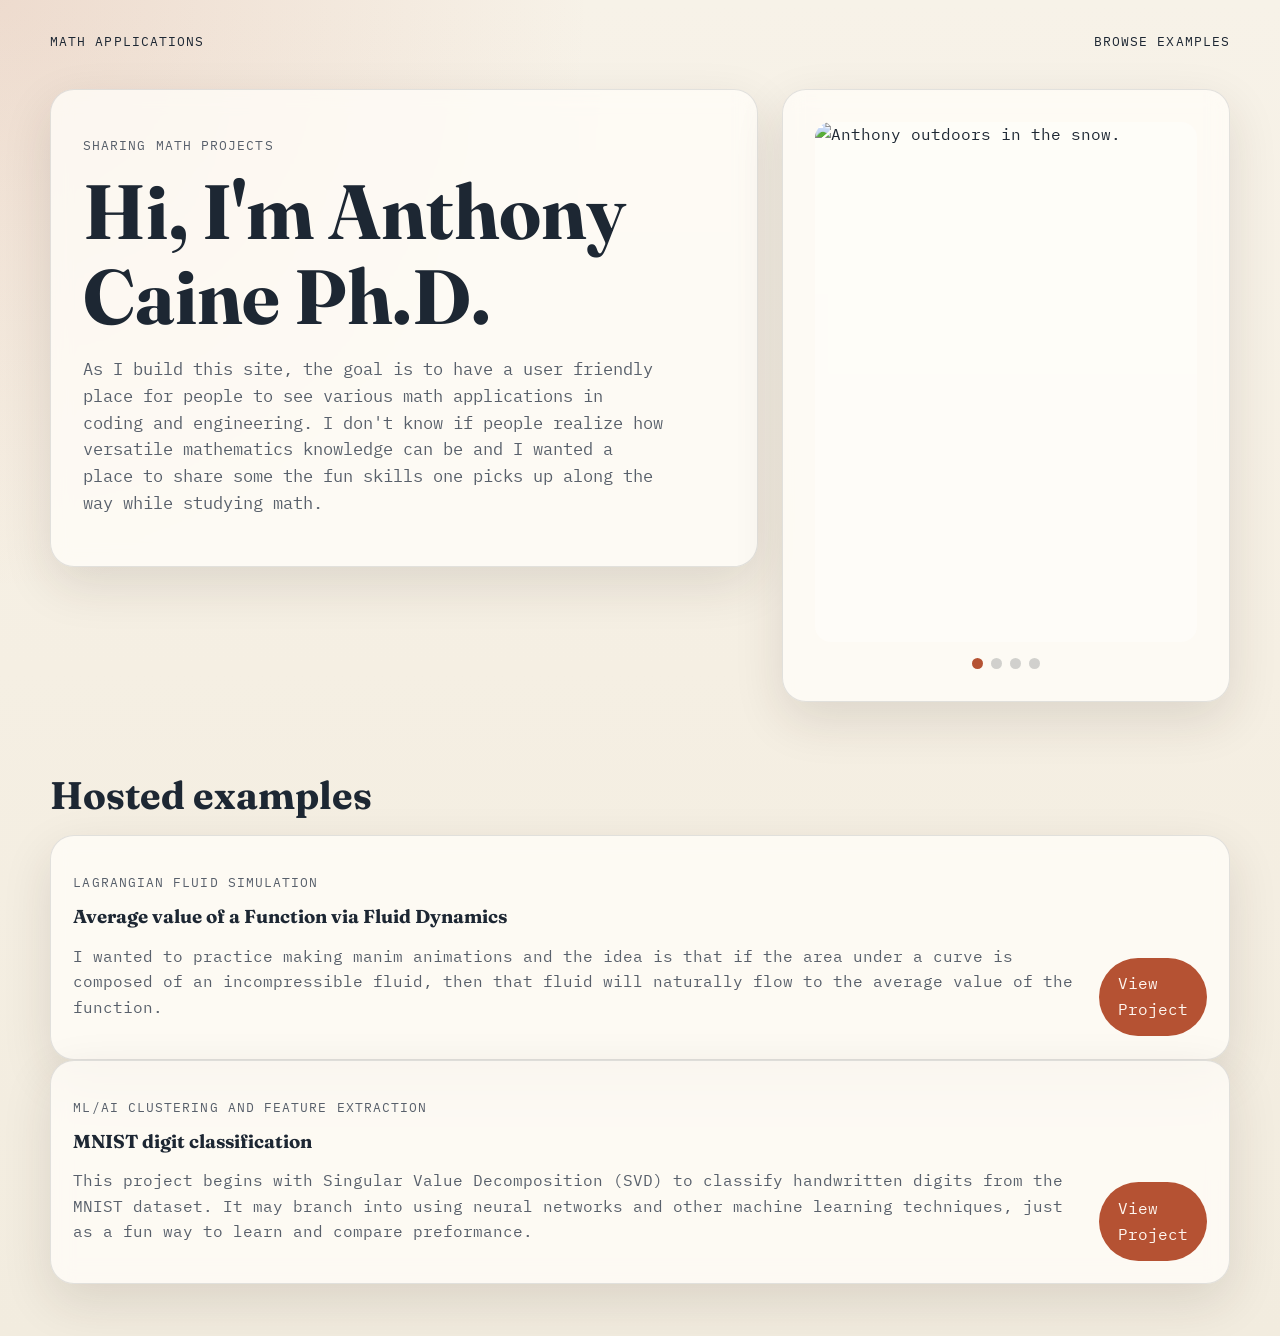
==== index.html @ 9610591b "Reorganize published projects into project folders" ====
<!DOCTYPE html>
<html lang="en">

<head>
  <meta charset="UTF-8" />
  <meta name="viewport" content="width=device-width, initial-scale=1.0" />
  <title>Math Applications</title>
  <meta name="description"
    content="A lightweight website for sharing mathematical Applications, Python code, and short demonstration videos." />
  <link rel="preconnect" href="https://fonts.googleapis.com" />
  <link rel="preconnect" href="https://fonts.gstatic.com" crossorigin />
  <link
    href="https://fonts.googleapis.com/css2?family=Fraunces:opsz,wght@9..144,400;9..144,600&family=IBM+Plex+Mono:wght@400;500&display=swap"
    rel="stylesheet" />
  <link rel="stylesheet" href="styles.css" />
</head>

<body>
  <header class="hero">
    <nav class="topbar">
      <a class="wordmark" href="./">Math Applications</a>
      <a class="nav-link" href="#gallery">Browse Examples</a>
    </nav>
    <div class="hero-grid">
      <section class="hero-copy">
        <p class="eyebrow">Sharing Math Projects</p>
        <h1>Hi, I'm Anthony Caine Ph.D. </h1>
        <p class="lede">
          As I build this site, the goal is to have a user friendly place for people to
          see various math applications in coding and engineering.
          I don't know if people realize how versatile mathematics knowledge can be
          and I wanted a place to share some the fun skills one picks up along the way while studying math.
        </p>
      </section>
      <aside class="hero-card hero-slideshow" aria-label="Photo slideshow">
        <div class="slideshow-frame">
          <img class="slideshow-image is-active" src="./media/images/ski.jpg" alt="Anthony outdoors in the snow." />
          <img class="slideshow-image" src="./media/images/LennyCarry.jpg" alt="Anthony carrying Lenny." />
          <img class="slideshow-image" src="./media/images/couchNap.jpg" alt="Anthony relaxing on the couch." />
          <img class="slideshow-image" src="./media/images/cats.jpg" alt="Anthony with cats." />
        </div>
        <div class="slideshow-dots" aria-hidden="true">
          <span class="slideshow-dot is-active"></span>
          <span class="slideshow-dot"></span>
          <span class="slideshow-dot"></span>
          <span class="slideshow-dot"></span>
        </div>
      </aside>
    </div>
  </header>

  <main>
    <!-- <section class="section" id="how-it-works">
      <div class="section-heading">
        <p class="eyebrow">How to use it</p>
        <h2>A simple pattern for each simulation</h2>
      </div>
      <div class="steps">
        <article class="step-card">
          <h3>1. Add your Python file</h3>
          <p>
            Give each project its own folder with the page, source code, and
            small media files living together.
          </p>
        </article>
        <article class="step-card">
          <h3>2. Add a short MP4</h3>
          <p>
            Keep short clips beside the project page and use the HTML
            <code>&lt;video&gt;</code> element with controls.
          </p>
        </article>
        <article class="step-card">
          <h3>3. Link a longer explanation</h3>
          <p>
            Embed a YouTube lecture or talk when you want extra context beyond
            the short simulation clip.
          </p>
        </article>
      </div>
    </section> -->

    <section class="section" id="gallery">
      <div class="section-heading">
        <!-- <p class="eyebrow">Starter content</p> -->
        <h2>Hosted examples</h2>
      </div>
      <article class="simulation-card">
        <div>
          <p class="card-kicker">Lagrangian Fluid Simulation
          </p>
          <h3>Average value of a Function via Fluid Dynamics</h3>
          <p>
            I wanted to practice making manim animations and the idea is that if the
            area under a curve is composed of an incompressible fluid,
            then that fluid will naturally flow to the average value of the function.
          </p>
        </div>
        <a class="button button-primary" href="./projects/parabola-average/favg_index.html">
          View Project
        </a>
      </article>
      <article class="simulation-card">
        <div>
          <p class="card-kicker">ML/AI Clustering and Feature Extraction</p>
          <h3>MNIST digit classification</h3>
          <p>
            This project begins with Singular Value Decomposition (SVD) to classify handwritten digits from the MNIST
            dataset.
            It may branch into using neural networks and other machine learning techniques, just as a fun way to learn
            and compare preformance.
          </p>
        </div>
        <a class="button button-primary" href="./projects/mnist-classification/mnist_index.html">
          View Project
        </a>
      </article>
      <!--
      <article class="simulation-card">
        <div>
          <p class="card-kicker">Statistical Physics</p>
          <h3>Stochastic Simulations</h3>
          <p>
            A Python rebuild of an older project on Non-Normalizable Boltzmann distributions near a charged wall. It
            combines an asymptotically flat potential with position-dependent diffusivity and kurtosis measurements.
          </p>
        </div>
        <a class="button button-primary" href="./projects/non-normalizable-boltzmann/nnb_index.html">
          View Project
        </a>
      </article>
      -->
      <!-- </p>
      </div>
      <a class="button button-secondary" href="./projects/lorenz-attractor/index.html">
        View Template
      </a>
      </article> -->
      <!-- <article class="simulation-card">
        <div>
          <p class="card-kicker">Template page</p>
          <h3>Lorenz attractor starter</h3>
          <p>
            This portion is not mine. It was AI generated and I may look into it.
          </p>
        </div>
        <a class="button button-secondary" href="./projects/lorenz-attractor/index.html">
          View Page
        </a>
      </article> -->
    </section>
  </main>
  <script src="scripts/site.js"></script>
</body>

</html>
---- styles.css ----
:root {
  --bg: #f5efe3;
  --paper: #fffdf8;
  --paper-strong: #fff8ef;
  --ink: #1d2733;
  --muted: #58606b;
  --accent: #b55233;
  --accent-dark: #7d321d;
  --line: rgba(29, 39, 51, 0.12);
  --shadow: 0 18px 50px rgba(47, 35, 24, 0.12);
  --radius: 24px;
  --radius-small: 16px;
  --mono: "IBM Plex Mono", monospace;
  --serif: "Fraunces", serif;
}

* {
  box-sizing: border-box;
}

html {
  scroll-behavior: smooth;
}

body {
  margin: 0;
  background:
    radial-gradient(circle at top left, rgba(181, 82, 51, 0.14), transparent 32%),
    linear-gradient(180deg, #f7f2e8 0%, var(--bg) 50%, #f2ecdf 100%);
  color: var(--ink);
  font-family: var(--mono);
  line-height: 1.6;
}

a {
  color: inherit;
}

h1,
h2,
h3 {
  font-family: var(--serif);
  line-height: 1.1;
  margin: 0 0 0.6rem;
}

p,
li {
  color: var(--muted);
}

code,
pre {
  font-family: var(--mono);
}

.hero,
.page-shell {
  width: min(1180px, calc(100% - 2rem));
  margin: 0 auto;
}

.hero {
  padding: 1.2rem 0 3.5rem;
}

.topbar {
  display: flex;
  justify-content: space-between;
  align-items: center;
  gap: 1rem;
  padding: 0.75rem 0 2.25rem;
}

.wordmark,
.nav-link,
.eyebrow,
.card-kicker,
.meta-label {
  text-transform: uppercase;
  letter-spacing: 0.08em;
  font-size: 0.84rem;
}

.wordmark,
.nav-link {
  text-decoration: none;
}

.hero-grid,
.showcase-grid {
  display: grid;
  gap: 1.5rem;
  align-items: start;
  grid-template-columns: minmax(0, 1.5fr) minmax(300px, 0.95fr);
}

.mnist-layout {
  grid-template-columns: minmax(0, 1fr);
}

.hero-copy,
.hero-card,
.step-card,
.simulation-card,
.page-header,
.panel,
.note-card,
.resource-card {
  background: rgba(255, 253, 248, 0.8);
  backdrop-filter: blur(10px);
  border: 1px solid var(--line);
  border-radius: var(--radius);
  box-shadow: var(--shadow);
}

.hero-copy,
.hero-card,
.page-header {
  padding: 2rem;
}

.hero-card {
  min-height: 100%;
}

.hero-copy h1,
.page-header h1 {
  font-size: clamp(2.8rem, 6vw, 5.4rem);
}

.lede {
  font-size: 1.05rem;
  max-width: 58ch;
}

.hero-actions,
.page-actions {
  display: flex;
  gap: 0.8rem;
  flex-wrap: wrap;
  margin-top: 1.4rem;
}

.button {
  display: inline-flex;
  align-items: center;
  justify-content: center;
  padding: 0.8rem 1.1rem;
  border-radius: 999px;
  text-decoration: none;
  border: 1px solid transparent;
  transition: transform 180ms ease, background 180ms ease;
}

.button:hover {
  transform: translateY(-1px);
}

.button-primary {
  background: var(--accent);
  color: #fff7f0;
}

.button-primary:hover {
  background: var(--accent-dark);
}

.button-secondary {
  border-color: var(--line);
  background: rgba(255, 255, 255, 0.65);
}

.hero-card h2,
.section-heading h2,
.panel h2,
.panel h3 {
  font-size: clamp(1.5rem, 3vw, 2.4rem);
}

.hero-slideshow {
  display: grid;
  gap: 1rem;
  align-content: start;
}

.slideshow-frame {
  position: relative;
  min-height: 520px;
  overflow: hidden;
  border-radius: var(--radius-small);
  background: rgba(255, 255, 255, 0.35);
}

.slideshow-image {
  position: absolute;
  inset: 0;
  width: 100%;
  height: 100%;
  object-fit: cover;
  opacity: 0;
  transition: opacity 500ms ease;
}

.slideshow-image.is-active {
  opacity: 1;
}

.slideshow-dots {
  display: flex;
  justify-content: center;
  gap: 0.5rem;
}

.slideshow-dot {
  width: 0.7rem;
  height: 0.7rem;
  border-radius: 999px;
  background: rgba(29, 39, 51, 0.2);
}

.slideshow-dot.is-active {
  background: var(--accent);
}

.feature-list,
.meta-list,
.resource-list {
  margin: 0;
  padding-left: 1.25rem;
}

.section {
  width: min(1180px, calc(100% - 2rem));
  margin: 0 auto;
  padding: 1rem 0 3.25rem;
}

.section-heading {
  margin-bottom: 1.2rem;
}

.steps {
  display: grid;
  gap: 1rem;
  grid-template-columns: repeat(3, minmax(0, 1fr));
}

.step-card,
.simulation-card,
.panel,
.note-card,
.resource-card {
  padding: 1.4rem;
}

.simulation-card {
  display: flex;
  justify-content: space-between;
  align-items: end;
  gap: 1rem;
}

.page-shell {
  padding: 1.2rem 0 3rem;
}

.back-link {
  display: inline-block;
  margin-bottom: 1rem;
  text-decoration: none;
}

.page-header {
  margin-bottom: 1.4rem;
}

.meta-grid {
  display: grid;
  grid-template-columns: repeat(3, minmax(0, 1fr));
  gap: 0.75rem;
  margin-top: 1.6rem;
}

.meta-item {
  padding-top: 0.9rem;
  border-top: 1px solid var(--line);
}

.panel {
  min-width: 0;
}

.panel-header {
  display: flex;
  justify-content: space-between;
  align-items: center;
  gap: 1rem;
  margin-bottom: 1rem;
}

.badge {
  border: 1px solid var(--line);
  border-radius: 999px;
  padding: 0.3rem 0.7rem;
  white-space: nowrap;
}

.code-block {
  margin: 0;
  max-height: 720px;
  overflow: auto;
  border-radius: var(--radius-small);
  border: 1px solid rgba(255, 255, 255, 0.08);
}

.video-frame,
.youtube-frame,
.image-frame {
  display: block;
  max-width: 100%;
  border: 0;
  border-radius: var(--radius-small);
  background: #1a1a1a;
}

.video-frame {
  width: 100%;
  height: auto;
  aspect-ratio: 16 / 9;
}

.youtube-frame {
  aspect-ratio: 16 / 9;
}

.image-frame {
  display: block;
  height: auto;
  margin: 1rem auto;
  max-width: 100%;
}

.placeholder {
  display: grid;
  place-items: center;
  min-height: 220px;
  border: 1px dashed var(--line);
  border-radius: var(--radius-small);
  background: rgba(255, 255, 255, 0.35);
  text-align: center;
  padding: 1rem;
}

.stack {
  display: grid;
  gap: 1rem;
  align-self: start;
}

.resource-grid {
  display: grid;
  grid-template-columns: repeat(2, minmax(0, 1fr));
  gap: 1rem;
  margin-top: 1rem;
}

.footer-space {
  height: 1rem;
}

@media (max-width: 900px) {
  .hero-grid,
  .showcase-grid,
  .steps,
  .resource-grid,
  .meta-grid {
    grid-template-columns: 1fr;
  }

  .simulation-card {
    flex-direction: column;
    align-items: start;
  }

  .slideshow-frame {
    min-height: 360px;
  }
}
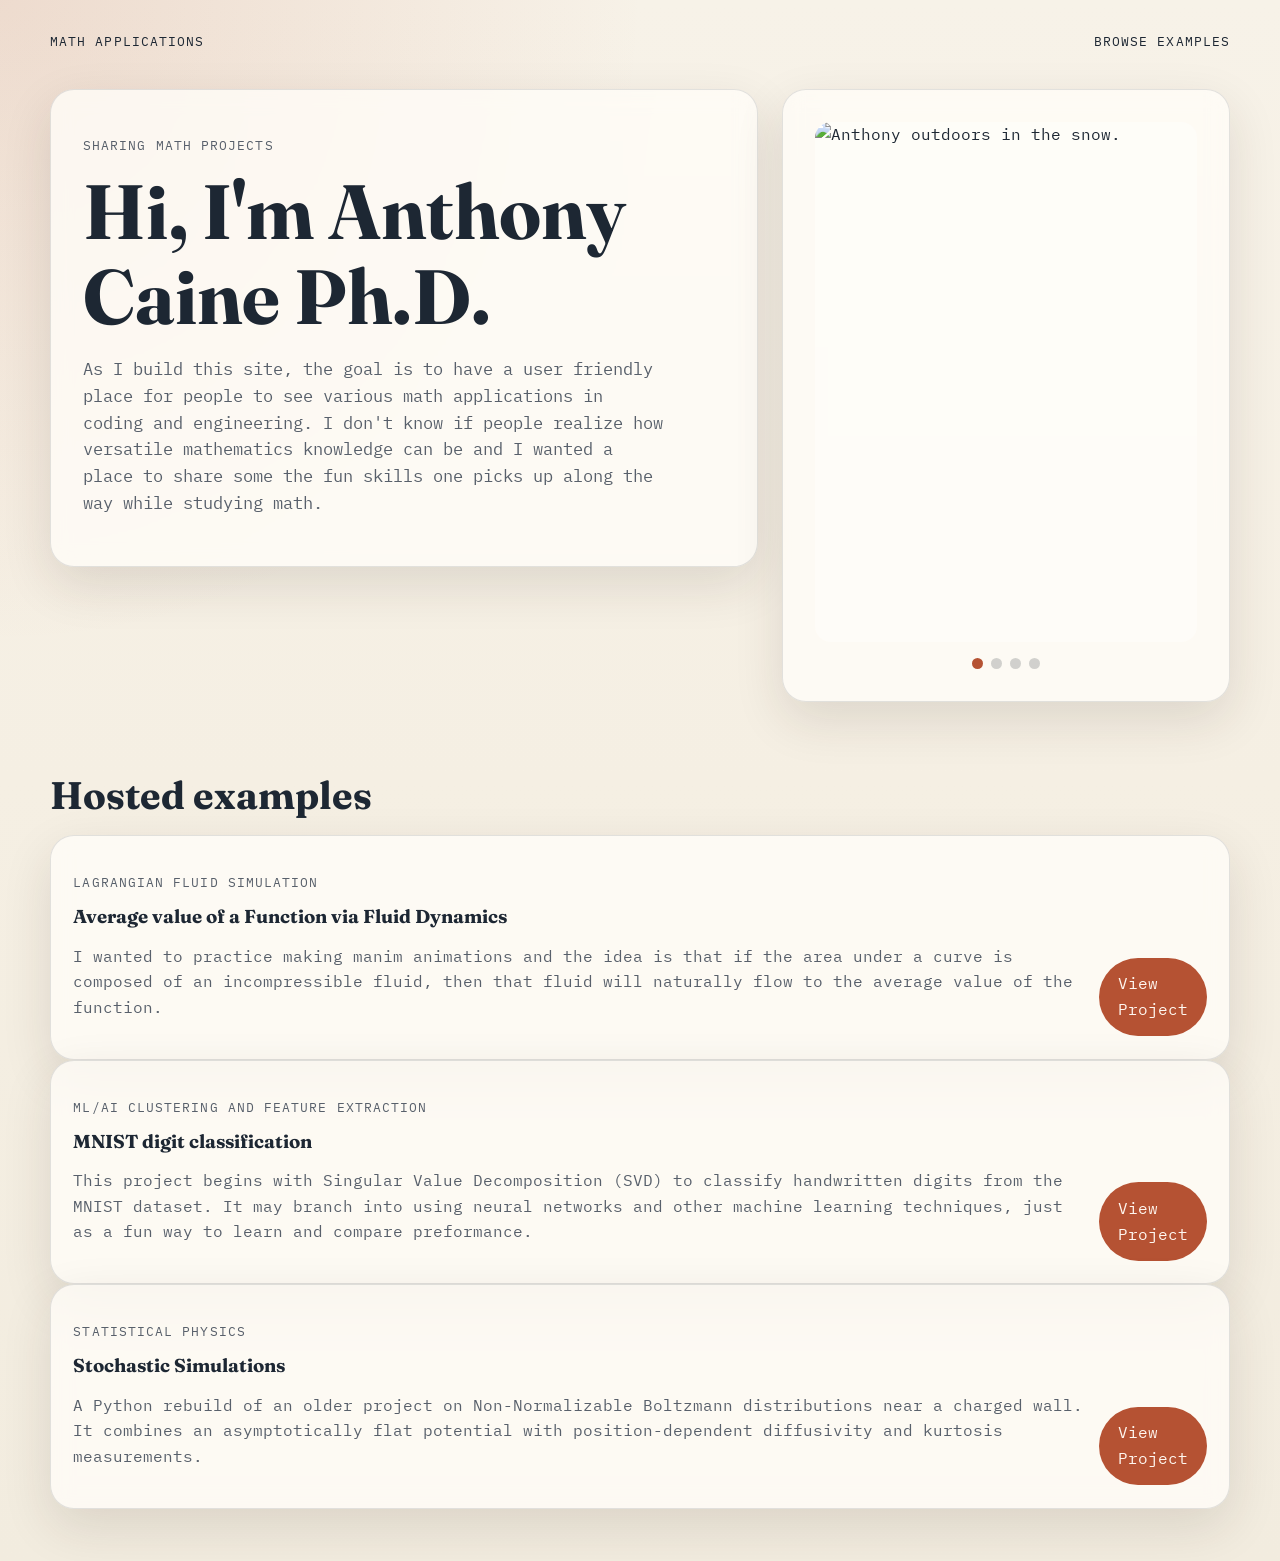
==== commit a46dabeb: "Publish non-normalizable Boltzmann project" ====
--- a/index.html
+++ b/index.html
@@ -115,7 +115,6 @@
           View Project
         </a>
       </article>
-      <!--
       <article class="simulation-card">
         <div>
           <p class="card-kicker">Statistical Physics</p>
@@ -129,7 +128,6 @@
           View Project
         </a>
       </article>
-      -->
       <!-- </p>
       </div>
       <a class="button button-secondary" href="./projects/lorenz-attractor/index.html">
